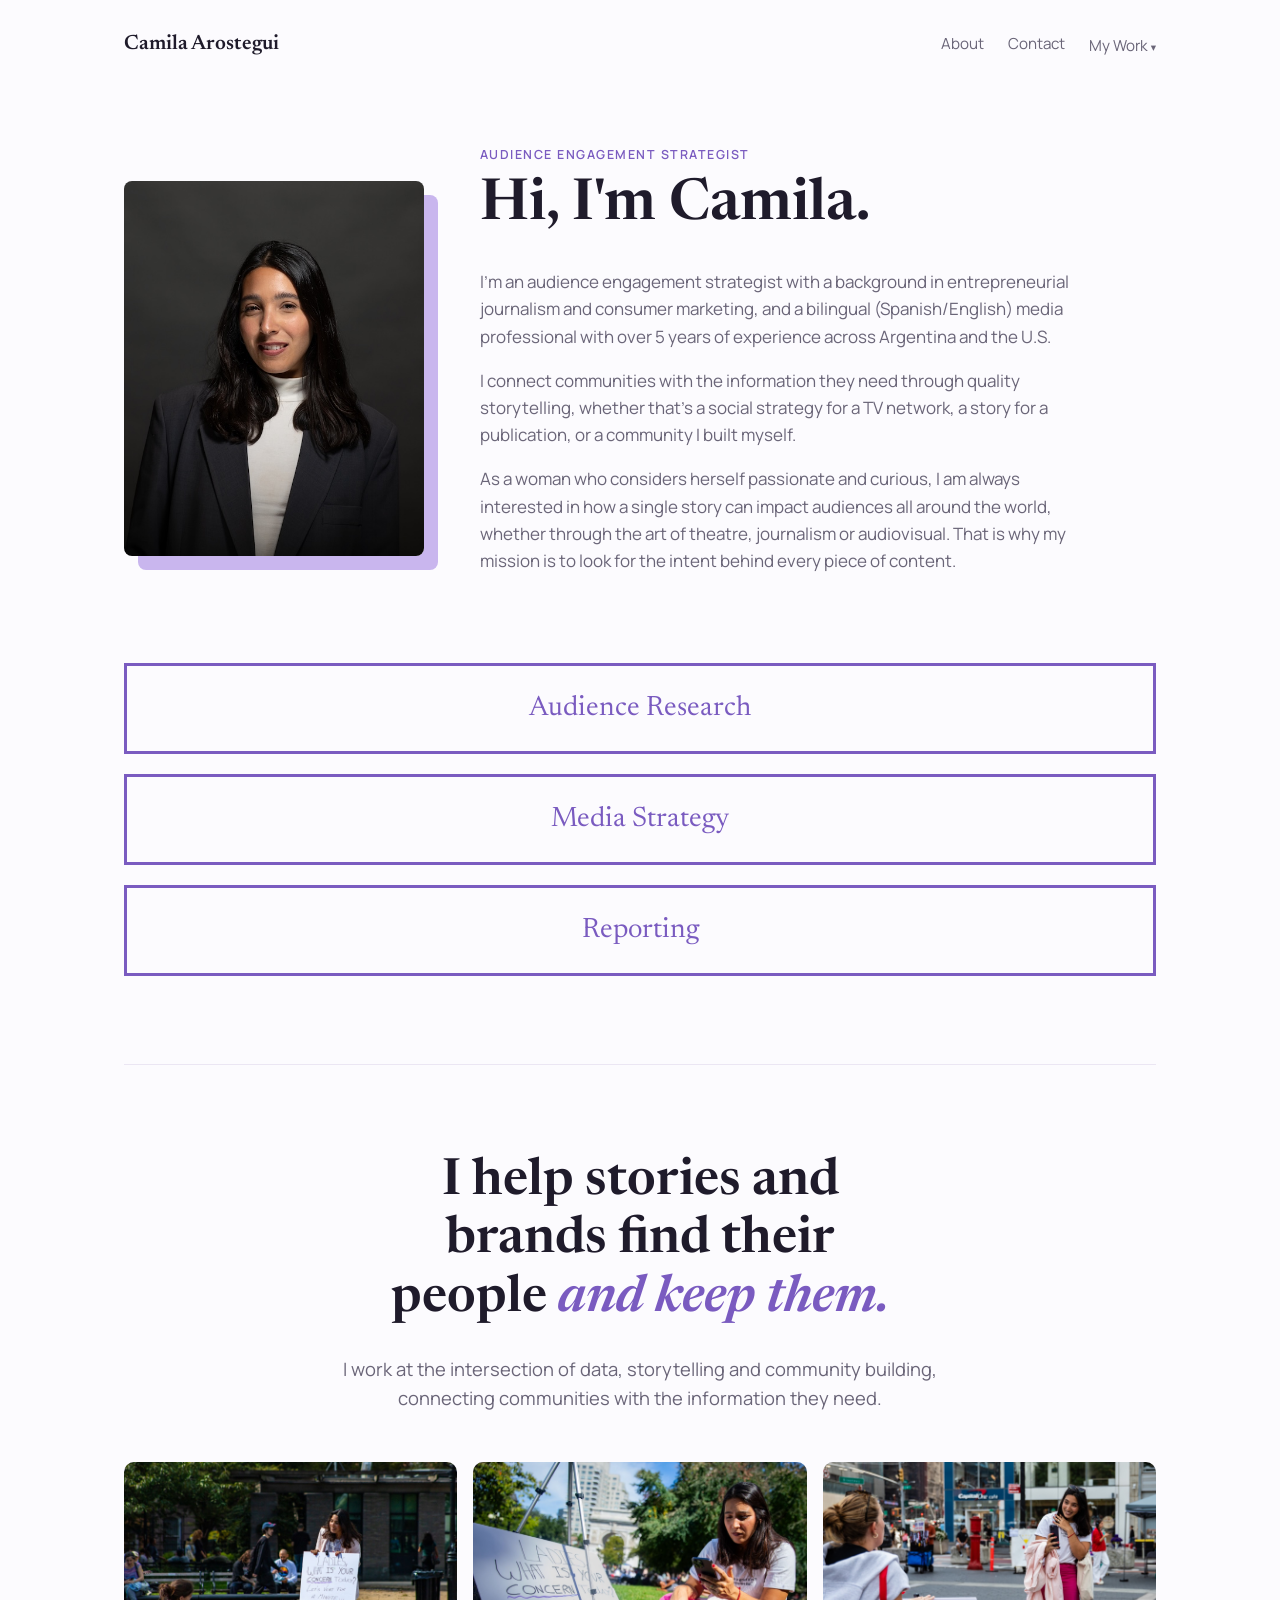
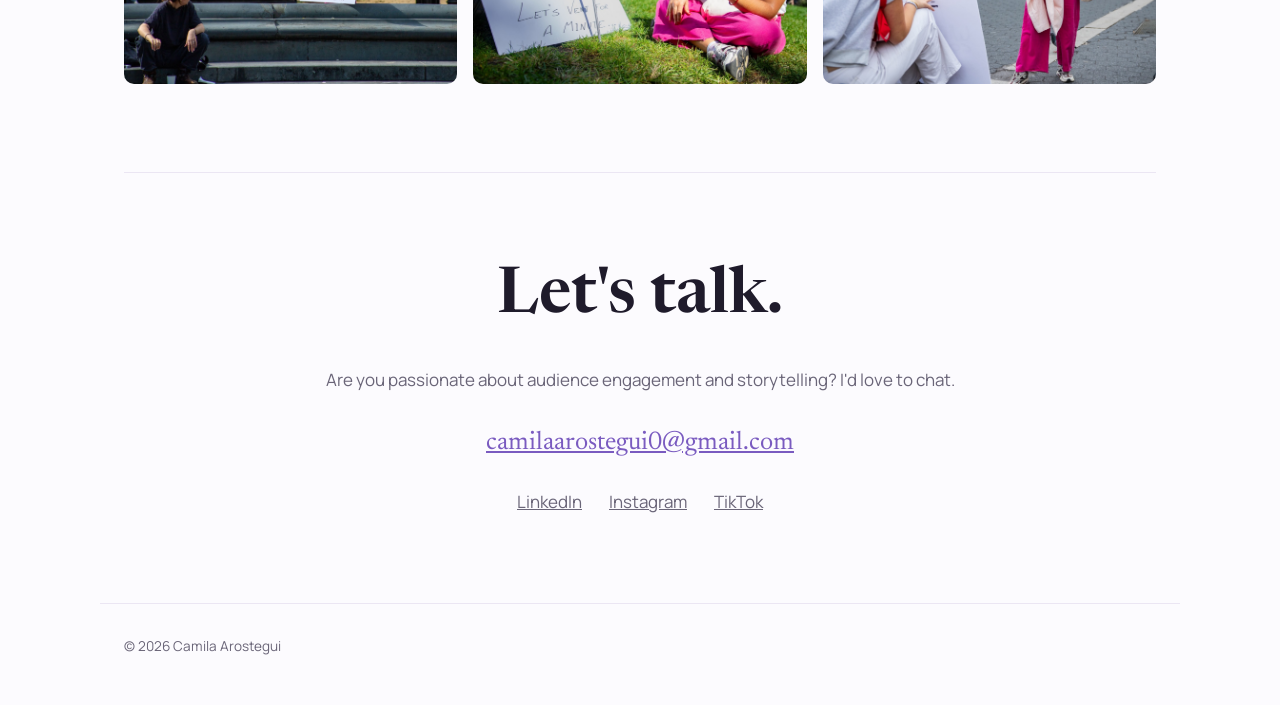
==== index.html @ f0f3eaea "Launch portfolio site Co-Authored-By: Claude Opus 5.5 <noreply@anthropic.com>" ====
<!doctype html>
<html lang="en">
<head>
  <meta charset="utf-8">
  <meta name="viewport" content="width=device-width, initial-scale=1">
  <title>Camila Arostegui — Audience Engagement Strategist</title>
  <meta name="description" content="Camila Arostegui is a bilingual audience engagement strategist working at the intersection of data, storytelling and community building.">
  <link rel="preconnect" href="https://fonts.googleapis.com">
  <link rel="preconnect" href="https://fonts.gstatic.com" crossorigin>
  <link href="https://fonts.googleapis.com/css2?family=Newsreader:ital,opsz,wght@0,6..72,400;0,6..72,600;1,6..72,400;1,6..72,600&family=Manrope:wght@400;500;600;700&display=swap" rel="stylesheet">
  <link rel="stylesheet" href="styles.css">
</head>
<body>
  <header class="site-header">
    <a class="logo" href="index.html">Camila Arostegui</a>
    <nav aria-label="Main">
      <a href="#about">About</a>
      <a href="#contact">Contact</a>
      <div class="dropdown">
        <a href="#work" class="dropdown-toggle" aria-haspopup="true">My Work <span aria-hidden="true">▾</span></a>
        <div class="dropdown-menu">
          <a href="audience-research.html">Audience Research</a>
          <a href="media-strategy.html">Media Strategy</a>
          <a href="reporting.html">Reporting</a>
        </div>
      </div>
    </nav>
  </header>

  <main id="top">
    <section id="about" class="hero about-hero">
      <img class="photo" src="images/camila-arostegui.jpg" alt="Portrait of Camila Arostegui" width="512" height="640">
      <div>
        <p class="kicker">Audience Engagement Strategist</p>
        <h1>Hi, I'm Camila.</h1>
        <p>I'm an audience engagement strategist with a background in entrepreneurial journalism and consumer marketing, and a bilingual (Spanish/English) media professional with over 5 years of experience across Argentina and the U.S.</p>
        <p>I connect communities with the information they need through quality storytelling, whether that's a social strategy for a TV network, a story for a publication, or a community I built myself.</p>
        <p>As a woman who considers herself passionate and curious, I am always interested in how a single story can impact audiences all around the world, whether through the art of theatre, journalism or audiovisual. That is why my mission is to look for the intent behind every piece of content.</p>
      </div>
    </section>

    <nav id="work" class="options" aria-label="My work">
      <a class="option-btn" href="audience-research.html">Audience Research</a>
      <a class="option-btn" href="media-strategy.html">Media Strategy</a>
      <a class="option-btn" href="reporting.html">Reporting</a>
    </nav>

    <section class="statement">
      <h2>I help stories and brands find their people <em>and keep them.</em></h2>
      <p class="lede">I work at the intersection of data, storytelling and community building, connecting communities with the information they need.</p>
      <div class="statement-photos">
        <img src="images/street-washington-square-sign.jpg" alt="Camila holding a sign in Washington Square Park that reads: Ladies, what is your concern today? Let's vent for a minute." width="1400" height="933" loading="lazy">
        <img src="images/street-washington-square-phone.jpg" alt="Camila sitting on the grass in Washington Square Park, checking her phone next to her sign and a tripod, with the arch behind her." width="1400" height="933" loading="lazy">
        <img src="images/street-union-square.jpg" alt="Camila laughing as she talks with a woman in Union Square, phone in hand." width="1400" height="933" loading="lazy">
      </div>
    </section>

    <section id="contact" class="contact">
      <h2>Let's talk.</h2>
      <p>Are you passionate about audience engagement and storytelling? I'd love to chat.</p>
      <a class="email" href="mailto:camilaarostegui0@gmail.com">camilaarostegui0@gmail.com</a>
      <div class="social">
        <a href="https://www.linkedin.com/in/camila-arostegui-7095aa18b/" target="_blank" rel="noopener">LinkedIn</a>
        <a href="https://www.instagram.com/qondahermanas/" target="_blank" rel="noopener">Instagram</a>
        <a href="https://www.tiktok.com/@qondahermanas" target="_blank" rel="noopener">TikTok</a>
      </div>
    </section>
  </main>

  <footer class="site-footer">© 2026 Camila Arostegui</footer>
</body>
</html>
---- styles.css ----
:root {
  --bg: #fcfbfe;          /* soft off-white with a hint of lilac */
  --surface: #ffffff;
  --ink: #1f1b2b;
  --muted: #6a6578;
  --rule: #ebe6f3;
  --accent: #7a5bc0;      /* deep lilac: text, links, buttons */
  --accent-soft: #c9b6ee; /* lilac details */
  --accent-wash: #f1ebfb; /* pale lilac fills */
  --serif: "Newsreader", Georgia, serif;
  --sans: "Manrope", system-ui, sans-serif;
  --max: 1080px;
}

* { box-sizing: border-box; }
html { scroll-behavior: smooth; scroll-padding-top: 24px; }
body {
  margin: 0;
  background: var(--bg);
  color: var(--ink);
  font: 17px/1.6 var(--sans);
}
a { color: inherit; }
h1, h2, h3 { font-family: var(--serif); font-weight: 600; line-height: 1.15; margin: 0 0 .5em; }
::selection { background: var(--accent-soft); }

.site-header, main, .site-footer {
  max-width: var(--max);
  margin: 0 auto;
  padding: 0 24px;
}

/* Header + nav */
.site-header {
  display: flex;
  justify-content: space-between;
  align-items: center;
  padding-top: 28px;
  padding-bottom: 28px;
}
.logo { font-family: var(--serif); font-size: 1.3rem; font-weight: 600; text-decoration: none; }
nav { display: flex; align-items: center; gap: 24px; }
nav a { text-decoration: none; font-size: .95rem; color: var(--muted); }
nav a:hover { color: var(--accent); }

.dropdown { position: relative; }
.dropdown-toggle span { font-size: .7em; }
.dropdown-menu {
  position: absolute; top: 100%; right: -12px; z-index: 10;
  min-width: 210px; padding: 8px; margin-top: 8px;
  background: var(--surface); border: 1px solid var(--rule); border-radius: 10px;
  box-shadow: 0 10px 30px rgba(122, 91, 192, .12);
  opacity: 0; visibility: hidden; transform: translateY(-4px);
  transition: opacity .15s, transform .15s, visibility .15s;
}
.dropdown-menu::before { content: ""; position: absolute; top: -10px; left: 0; right: 0; height: 10px; }
.dropdown:hover .dropdown-menu,
.dropdown:focus-within .dropdown-menu { opacity: 1; visibility: visible; transform: none; }
.dropdown-menu a { display: block; padding: 8px 12px; border-radius: 6px; color: var(--ink); }
.dropdown-menu a:hover, .dropdown-menu a.current { background: var(--accent-wash); color: var(--accent); }

/* Hero */
.hero { padding: 72px 0 96px; }
.kicker { text-transform: uppercase; letter-spacing: .12em; font-size: .78rem; color: var(--accent); font-weight: 600; }
.hero h1 { font-size: clamp(2.2rem, 5.5vw, 4rem); max-width: 18ch; }
.hero h1 em { color: var(--accent); }
.lede { font-size: 1.15rem; color: var(--muted); max-width: 54ch; }
nav a.current { color: var(--accent); font-weight: 600; }

/* Homepage: two options */
.options { display: flex; flex-direction: column; align-items: stretch; flex-wrap: nowrap; gap: 20px; margin-top: 48px; }
.option-btn {
  display: block; padding: 20px 24px; text-align: center; text-decoration: none;
  font-family: var(--serif); font-size: clamp(1.4rem, 2.5vw, 1.75rem); color: var(--accent);
  border: 3px solid var(--accent); background: transparent;
  transition: background .2s, color .2s;
}
.option-btn:hover, .option-btn:focus-visible { background: var(--accent); color: #fff; outline: none; }

/* Inner page header */
.page-head { padding: 48px 0 56px; }
.page-head h1 { font-size: clamp(2.2rem, 5vw, 3.6rem); max-width: 20ch; }
.page-head h1 em { color: var(--accent); }
.back { display: inline-block; margin-bottom: 32px; text-decoration: none; color: var(--muted); font-size: .92rem; }
.back:hover { color: var(--accent); }
.page-head + .work { padding-top: 0; }

/* Next page link */
.next-page { padding: 0 0 88px; }
.next-page a {
  display: flex; justify-content: space-between; align-items: center; gap: 16px;
  padding: 28px 32px; border-radius: 16px; background: var(--accent-wash); text-decoration: none;
}
.next-page .kicker { margin: 0; }
.next-page strong { font-family: var(--serif); font-size: clamp(1.4rem, 3vw, 2rem); }
.next-page a:hover strong { color: var(--accent); }
.btn {
  display: inline-block; padding: 12px 22px; border: 1px solid var(--ink);
  border-radius: 999px; text-decoration: none; font-weight: 500; font-size: .95rem;
}
.btn.primary { background: var(--accent); border-color: var(--accent); color: #fff; }
.btn:hover { border-color: var(--accent); color: var(--accent); }
.btn.primary:hover { background: #64479f; color: #fff; }

/* Sections */
section { padding: 88px 0; }
.section-head h2, .about h2 { font-size: 2.2rem; }

/* Work tabs */
.tabs {
  display: flex; gap: 4px; flex-wrap: wrap;
  border-bottom: 1px solid var(--rule); margin-bottom: 32px;
}
.tabs button {
  font: 500 .95rem var(--sans); color: var(--muted);
  background: none; border: 0; border-bottom: 2px solid transparent;
  padding: 12px 16px; margin-bottom: -1px; cursor: pointer;
}
.tabs button:hover { color: var(--accent); }
.tabs button[aria-selected="true"] { color: var(--accent); border-bottom-color: var(--accent); }
.tabs button:focus-visible { outline: 2px solid var(--accent-soft); outline-offset: 2px; border-radius: 4px; }
.panel-intro { color: var(--muted); margin: 0 0 32px; }

.thumb { background: var(--accent-wash); aspect-ratio: 3 / 2; border-radius: 8px; margin-bottom: 16px; }
.meta { font-size: .78rem; text-transform: uppercase; letter-spacing: .1em; color: var(--muted); margin: 0 0 6px; }
h3 a { text-decoration: none; }
h3 a:hover { color: var(--accent); }
.text-link { color: var(--accent); font-weight: 500; text-decoration: none; }
.text-link:hover { text-decoration: underline; }

.feature { display: grid; grid-template-columns: 1.3fr 1fr; gap: 40px; align-items: center; }
.feature h3 { font-size: 2rem; }
.grid { display: grid; grid-template-columns: repeat(3, 1fr); gap: 32px; }
.card h3 { font-size: 1.3rem; }
.card p:last-child { color: var(--muted); font-size: .95rem; }

/* About */
.about { display: grid; grid-template-columns: 280px 1fr; gap: 56px; align-items: center; border-top: 1px solid var(--rule); }
.photo {
  display: block; width: 100%; height: auto; aspect-ratio: 4 / 5; object-fit: cover;
  border-radius: 8px; box-shadow: 14px 14px 0 var(--accent-soft);
}
.about .kicker { margin: 0 0 8px; }

/* Thumbnail labels (until real images are added) */
.thumb[data-label] { display: flex; align-items: center; justify-content: center; text-align: center; padding: 16px; }
.thumb[data-label]::after { content: attr(data-label); font-family: var(--serif); font-size: 1.15rem; color: var(--accent); }

/* Case study */
.case h3 { font-size: clamp(2rem, 4vw, 2.8rem); }
.case h4 { font: 600 .8rem var(--sans); text-transform: uppercase; letter-spacing: .1em; color: var(--accent); margin: 0 0 8px; }
.case-lede { font-size: 1.15rem; max-width: 60ch; }
.stats {
  list-style: none; padding: 0; margin: 40px 0;
  display: grid; grid-template-columns: repeat(4, 1fr); gap: 16px;
}
.stats li { background: var(--accent-wash); border-radius: 10px; padding: 20px; }
.stats strong { display: block; font-family: var(--serif); font-size: 2.2rem; line-height: 1.1; color: var(--accent); }
.stats span { font-size: .88rem; color: var(--muted); }
.case-body { display: grid; grid-template-columns: 1fr 1fr; gap: 40px; margin-bottom: 40px; }
.case-body p { margin: 0; }
.series { display: grid; grid-template-columns: 1fr 1fr; gap: 16px; margin-bottom: 32px; }
.series-card {
  display: flex; flex-direction: column; gap: 4px; padding: 20px;
  border: 1px solid var(--rule); border-radius: 10px; text-decoration: none; background: var(--surface);
  transition: border-color .15s, transform .15s;
}
.series-card:hover { border-color: var(--accent-soft); transform: translateY(-2px); }
.series-card strong { font-family: var(--serif); font-size: 1.3rem; }
.series-card span:last-child { color: var(--accent); font-size: .92rem; }
.case-links { display: flex; gap: 12px; flex-wrap: wrap; }

/* Project cards */
.grid.two { grid-template-columns: repeat(2, 1fr); }
.feature { margin-bottom: 56px; padding-bottom: 56px; border-bottom: 1px solid var(--rule); align-items: start; }
.feature p, .card p { margin: 0 0 12px; }
.result {
  display: inline-block; font-weight: 600; font-size: .92rem; color: var(--accent);
  background: var(--accent-wash); padding: 4px 12px; border-radius: 6px;
}
.role { font-size: .85rem; color: var(--muted); }
.finding {
  margin-top: 20px !important; padding-left: 16px; border-left: 3px solid var(--accent-soft);
  font-family: var(--serif); font-style: italic; font-size: 1.15rem; line-height: 1.45; color: var(--ink);
}
.finding::before {
  content: "Key finding"; display: block; margin-bottom: 4px;
  font: 600 .72rem var(--sans); font-style: normal; text-transform: uppercase; letter-spacing: .12em; color: var(--accent);
}
.feature:last-child { margin-bottom: 0; padding-bottom: 0; border-bottom: 0; }
.card p:last-child { color: var(--muted); }
.thumb.has-img { display: block; overflow: hidden; }
.thumb.has-img img { width: 100%; height: 100%; object-fit: cover; display: block; transition: transform .3s; }
.thumb.has-img:hover img { transform: scale(1.03); }

/* Contact */
.contact { text-align: center; border-top: 1px solid var(--rule); }
.contact h2 { font-size: clamp(2.4rem, 6vw, 4rem); }
.contact p { color: var(--muted); }
.email { display: inline-block; font-family: var(--serif); font-size: clamp(1.1rem, 4vw, 1.6rem); color: var(--accent); margin: 12px 0 24px; word-break: break-word; }
.social a { margin: 0 12px; color: var(--muted); }
.social a:hover { color: var(--accent); }

.site-footer { padding-top: 32px; padding-bottom: 48px; color: var(--muted); font-size: .85rem; border-top: 1px solid var(--rule); }

@media (max-width: 760px) {
  .feature, .about { grid-template-columns: 1fr; gap: 24px; }
  .grid, .grid.two { grid-template-columns: 1fr; }
  .stats { grid-template-columns: 1fr 1fr; }
  .case-body, .series { grid-template-columns: 1fr; gap: 20px; }
  .options { margin-top: 36px; gap: 16px; }
  .option-btn { padding: 16px 20px; }
  .page-head { padding: 24px 0 40px; }
  .next-page { padding-bottom: 64px; }
  .next-page a { padding: 20px 24px; }
  .photo { max-width: 320px; }
  nav { gap: 8px 16px; flex-wrap: wrap; }
  .dropdown-menu { right: 0; }
  .hero { padding: 40px 0 64px; }
  section { padding: 64px 0; }
  .site-header, main, .site-footer { padding-left: 16px; padding-right: 16px; }
  .site-header { flex-wrap: wrap; gap: 12px; }
  .tabs { flex-wrap: nowrap; overflow-x: auto; }
  .tabs button { white-space: nowrap; padding: 12px 12px; }
}

/* Portrait (vertical video) thumbnails */
.thumb.portrait { aspect-ratio: 4 / 5; max-width: 420px; }
.thumb.portrait img { object-position: 50% 45%; }

/* Website screenshots: show the whole image, no crop */
.thumb.screenshot { aspect-ratio: auto; border: 1px solid var(--rule); }
.thumb.screenshot img { height: auto; }

/* Reporting groups */
.group-head { font-size: 1.6rem; margin: 0 0 24px; padding-bottom: 12px; border-bottom: 1px solid var(--rule); }
.grid + .group-head { margin-top: 72px; }
.card .links { display: flex; gap: 20px; flex-wrap: wrap; }
.card .links a { color: var(--accent); font-size: .95rem; }
.card > p:not(.meta):not(.result):not(.links) { color: var(--muted); font-size: .95rem; }

/* Homepage: About Me at the top */
.about-hero { display: grid; grid-template-columns: 300px 1fr; gap: 56px; align-items: center; padding: 56px 0 0; }
.about-hero h1 { font-size: clamp(2.4rem, 5vw, 3.6rem); max-width: none; }
.about-hero .kicker { margin: 0 0 8px; }
.about-hero p:not(.kicker) { color: var(--muted); max-width: 60ch; }
.about-hero + .options { margin-top: 72px; }

/* Homepage: closing statement */
.statement { border-top: 1px solid var(--rule); margin-top: 88px; text-align: center; }
.statement h2, .statement .lede { margin-left: auto; margin-right: auto; }
.statement h2 { font-size: clamp(2rem, 4.5vw, 3.2rem); max-width: 20ch; text-wrap: balance; }
.statement h2 em { color: var(--accent); }

@media (max-width: 760px) {
  .about-hero { grid-template-columns: 1fr; gap: 32px; padding-top: 24px; }
  .about-hero + .options { margin-top: 48px; }
  .statement { margin-top: 64px; }
}

/* Que Onda Hermanas: in-person events */
.events { display: grid; grid-template-columns: repeat(3, 1fr); gap: 16px; margin: 0 0 40px; }
.events figure { margin: 0; }
.events img { display: block; width: 100%; height: auto; aspect-ratio: 1 / 1; object-fit: cover; border-radius: 10px; }
.events figcaption { margin-top: 8px; font-size: .88rem; color: var(--muted); }
@media (max-width: 760px) { .events { grid-template-columns: 1fr; } }

/* Inline text links: lilac underline, violet highlight on hover */
.inline-link {
  color: var(--ink); text-decoration: underline; text-decoration-color: var(--accent-soft);
  text-decoration-thickness: 2px; text-underline-offset: 3px;
  padding: 0 2px; margin: 0 -2px; border-radius: 4px;
  transition: background .15s, color .15s, text-decoration-color .15s;
}
.inline-link:hover, .inline-link:focus-visible {
  color: var(--accent); background: var(--accent-wash); text-decoration-color: var(--accent); outline: none;
}

/* Project detail pages */
.block-body { max-width: 68ch; }
.block-body p { color: var(--muted); margin: 0 0 14px; }
.examples { display: grid; grid-template-columns: repeat(4, 1fr); gap: 16px; margin-top: 28px; }
.examples figure { margin: 0; }
.examples .thumb { aspect-ratio: 4 / 5; margin-bottom: 8px; }
.examples img { display: block; width: 100%; height: 100%; object-fit: cover; }
.examples figcaption { font-size: .88rem; color: var(--muted); }
@media (max-width: 760px) {
  .examples { grid-template-columns: 1fr 1fr; }
  }

/* Clickable project cards */
a.project-link { display: block; text-decoration: none; color: inherit; border-radius: 10px; }
a.project-link h3 { transition: color .15s; }
a.project-link .thumb { transition: transform .2s, box-shadow .2s; }
a.project-link:hover h3, a.project-link:focus-visible h3 { color: var(--accent); }
a.project-link:hover .thumb, a.project-link:focus-visible .thumb { transform: translateY(-3px); box-shadow: 0 10px 24px rgba(122, 91, 192, .15); }
a.project-link:focus-visible { outline: 2px solid var(--accent-soft); outline-offset: 6px; }
.see-more { color: var(--accent); font-weight: 600; font-size: .92rem; }
.card .soon { color: var(--muted); font-style: italic; }
.detail-body { padding-top: 0; }
.detail-body .result { margin: 0 0 24px; }
.examples-head { font-size: 1.6rem; margin: 48px 0 0; padding-bottom: 12px; border-bottom: 1px solid var(--rule); }
.campaign { scroll-margin-top: 24px; }
.campaign .examples-head { margin-bottom: 8px; }
.campaign .meta { margin-bottom: 16px; }
.detail-body .soon { color: var(--muted); font-style: italic; }
.soon { color: var(--muted); font-style: italic; }
.examples.wide { grid-template-columns: 1fr; max-width: 760px; }
.examples.wide .thumb { aspect-ratio: auto; }
.examples.wide img { height: auto; }
@media (max-width: 760px) { .examples.wide { grid-template-columns: 1fr; } }

/* Homepage statement photos */
.statement-photos { display: grid; grid-template-columns: repeat(3, 1fr); gap: 16px; margin-top: 48px; }
.statement-photos img { display: block; width: 100%; height: auto; aspect-ratio: 3 / 2; object-fit: cover; border-radius: 10px; }
@media (max-width: 760px) { .statement-photos { grid-template-columns: 1fr; gap: 12px; margin-top: 32px; } }

/* Hidden drafts stay hidden even when a class sets display */
[hidden] { display: none !important; }
.feature:not(:has(~ .feature:not([hidden]))) { margin-bottom: 0; padding-bottom: 0; border-bottom: 0; }
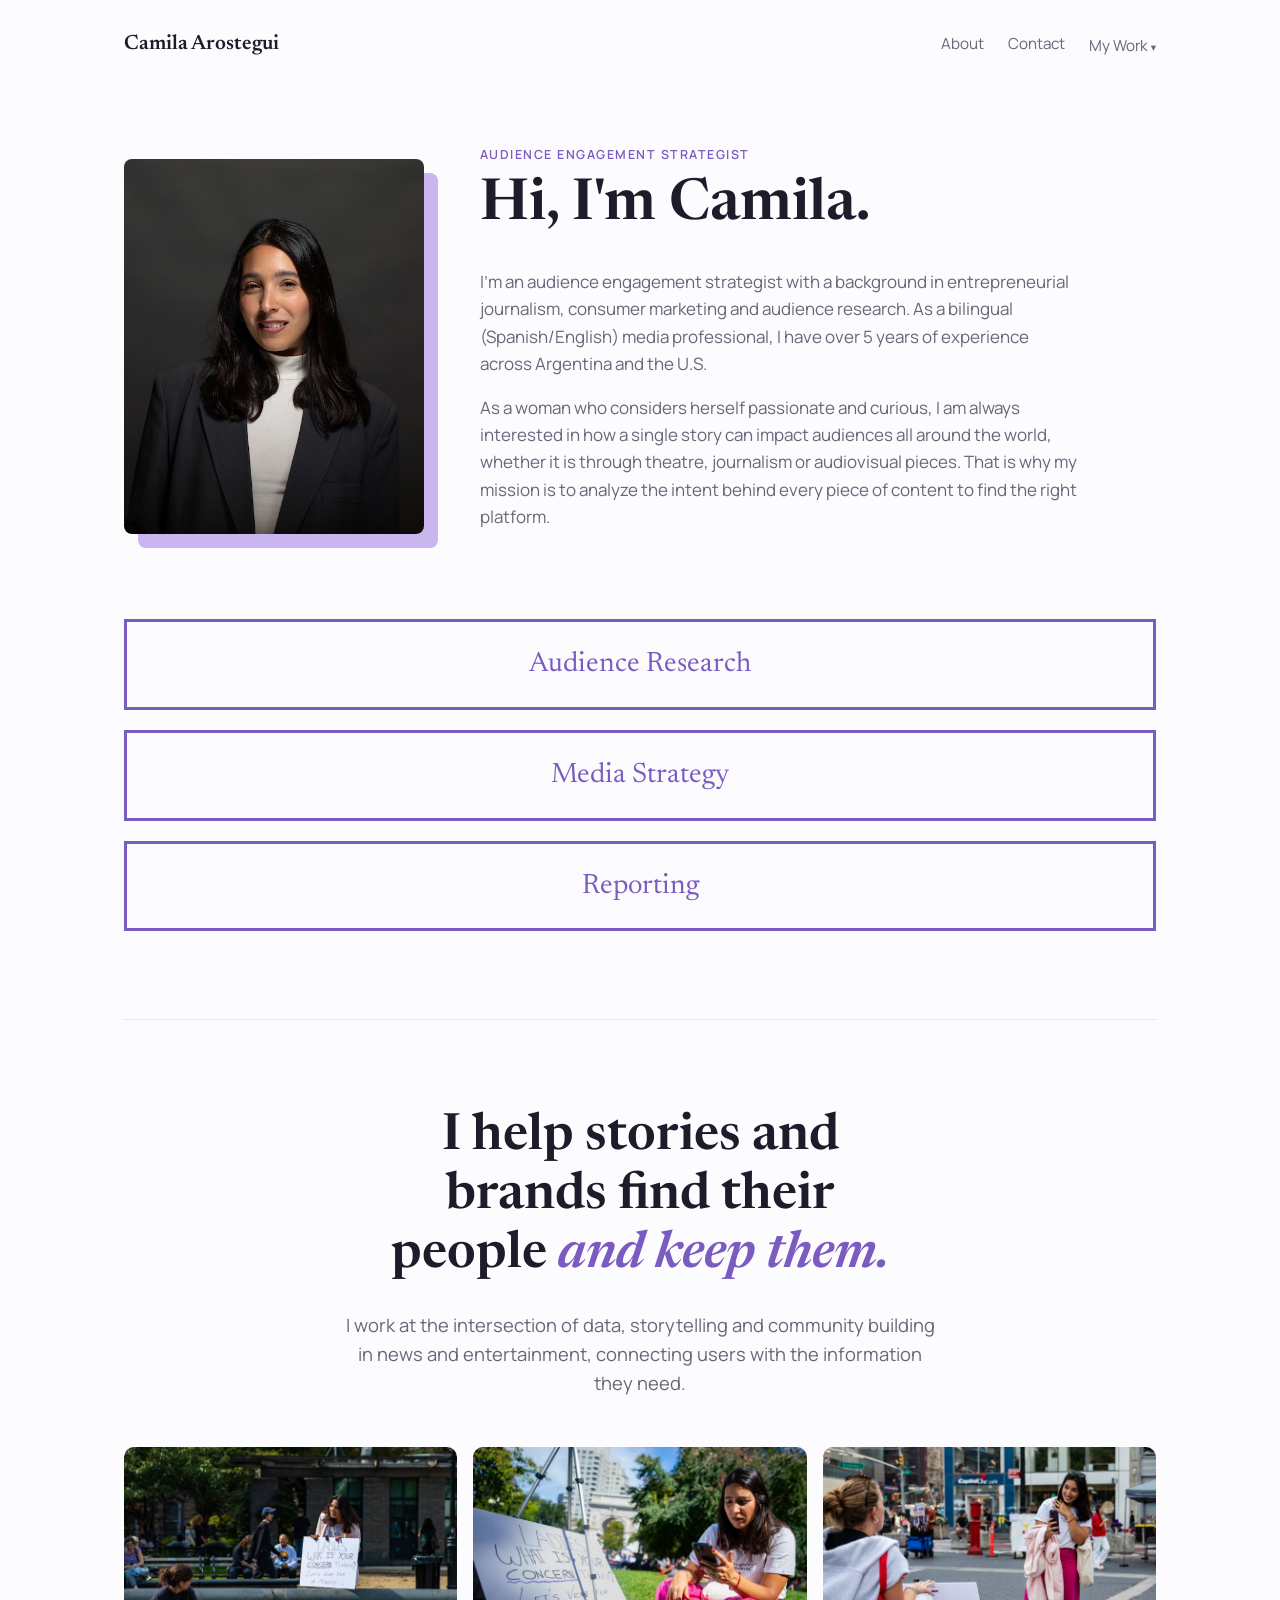
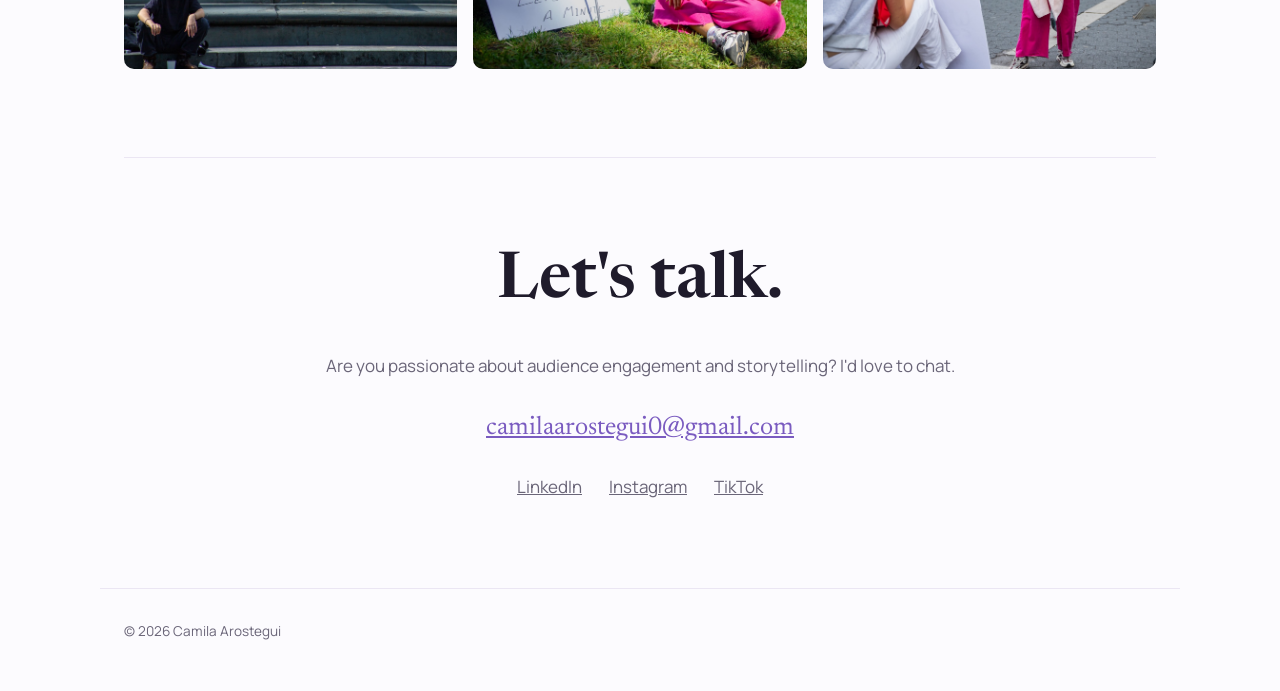
==== commit d8880c4d: "Update homepage, Audience Research, Chicago.com and LAist copy Co-Authored-By: Claude Opus 5.5 <nore" ====
--- a/index.html
+++ b/index.html
@@ -9,6 +9,8 @@
   <link rel="preconnect" href="https://fonts.gstatic.com" crossorigin>
   <link href="https://fonts.googleapis.com/css2?family=Newsreader:ital,opsz,wght@0,6..72,400;0,6..72,600;1,6..72,400;1,6..72,600&family=Manrope:wght@400;500;600;700&display=swap" rel="stylesheet">
   <link rel="stylesheet" href="styles.css">
+  <link rel="icon" href="favicon.svg" type="image/svg+xml">
+  <link rel="apple-touch-icon" href="apple-touch-icon.png">
 </head>
 <body>
   <header class="site-header">
@@ -33,9 +35,8 @@
       <div>
         <p class="kicker">Audience Engagement Strategist</p>
         <h1>Hi, I'm Camila.</h1>
-        <p>I'm an audience engagement strategist with a background in entrepreneurial journalism and consumer marketing, and a bilingual (Spanish/English) media professional with over 5 years of experience across Argentina and the U.S.</p>
-        <p>I connect communities with the information they need through quality storytelling, whether that's a social strategy for a TV network, a story for a publication, or a community I built myself.</p>
-        <p>As a woman who considers herself passionate and curious, I am always interested in how a single story can impact audiences all around the world, whether through the art of theatre, journalism or audiovisual. That is why my mission is to look for the intent behind every piece of content.</p>
+        <p>I'm an audience engagement strategist with a background in entrepreneurial journalism, consumer marketing and audience research. As a bilingual (Spanish/English) media professional, I have over 5 years of experience across Argentina and the U.S.</p>
+        <p>As a woman who considers herself passionate and curious, I am always interested in how a single story can impact audiences all around the world, whether it is through theatre, journalism or audiovisual pieces. That is why my mission is to analyze the intent behind every piece of content to find the right platform.</p>
       </div>
     </section>
 
@@ -47,7 +48,7 @@
 
     <section class="statement">
       <h2>I help stories and brands find their people <em>and keep them.</em></h2>
-      <p class="lede">I work at the intersection of data, storytelling and community building, connecting communities with the information they need.</p>
+      <p class="lede">I work at the intersection of data, storytelling and community building in news and entertainment, connecting users with the information they need.</p>
       <div class="statement-photos">
         <img src="images/street-washington-square-sign.jpg" alt="Camila holding a sign in Washington Square Park that reads: Ladies, what is your concern today? Let's vent for a minute." width="1400" height="933" loading="lazy">
         <img src="images/street-washington-square-phone.jpg" alt="Camila sitting on the grass in Washington Square Park, checking her phone next to her sign and a tripod, with the arch behind her." width="1400" height="933" loading="lazy">
--- a/styles.css
+++ b/styles.css
@@ -318,3 +318,22 @@
 /* Hidden drafts stay hidden even when a class sets display */
 [hidden] { display: none !important; }
 .feature:not(:has(~ .feature:not([hidden]))) { margin-bottom: 0; padding-bottom: 0; border-bottom: 0; }
+a.thumb { text-decoration: none; }
+.examples.single { grid-template-columns: minmax(0, 340px); }
+.split { display: grid; grid-template-columns: 1fr 340px; gap: 48px; align-items: start; }
+.split .examples { margin-top: 0; }
+@media (max-width: 760px) { .split { grid-template-columns: 1fr; gap: 24px; } }
+.post-links { list-style: none; padding: 0; margin: 8px 0 0; display: grid; gap: 6px; font-size: .92rem; }
+.post-links li::before { content: "▸ "; color: var(--accent-soft); }
+.section-intro { color: var(--muted); max-width: 68ch; margin: 0 0 20px; }
+.qoh-videos { margin-bottom: 48px; }
+.video-title { font-family: var(--serif); font-size: 1.2rem; font-weight: 600; line-height: 1.2; margin: 0 0 8px; }
+.video-title a { text-decoration: none; }
+.video-title a:hover { color: var(--accent); }
+.thumb.contain { background: #fff; border: 1px solid var(--rule); }
+.thumb.contain img { object-fit: contain; padding: 12px; }
+.qoh-videos .thumb { aspect-ratio: 4 / 5; }
+.role-block { margin: 20px 0 16px; }
+.role-label { font: 600 .75rem var(--sans); text-transform: uppercase; letter-spacing: .12em; color: var(--accent); margin: 0 0 8px; }
+.role-list { margin: 0; padding-left: 1.1em; color: var(--muted); font-size: .95rem; display: grid; gap: 6px; }
+.role-list li::marker { color: var(--accent-soft); }
